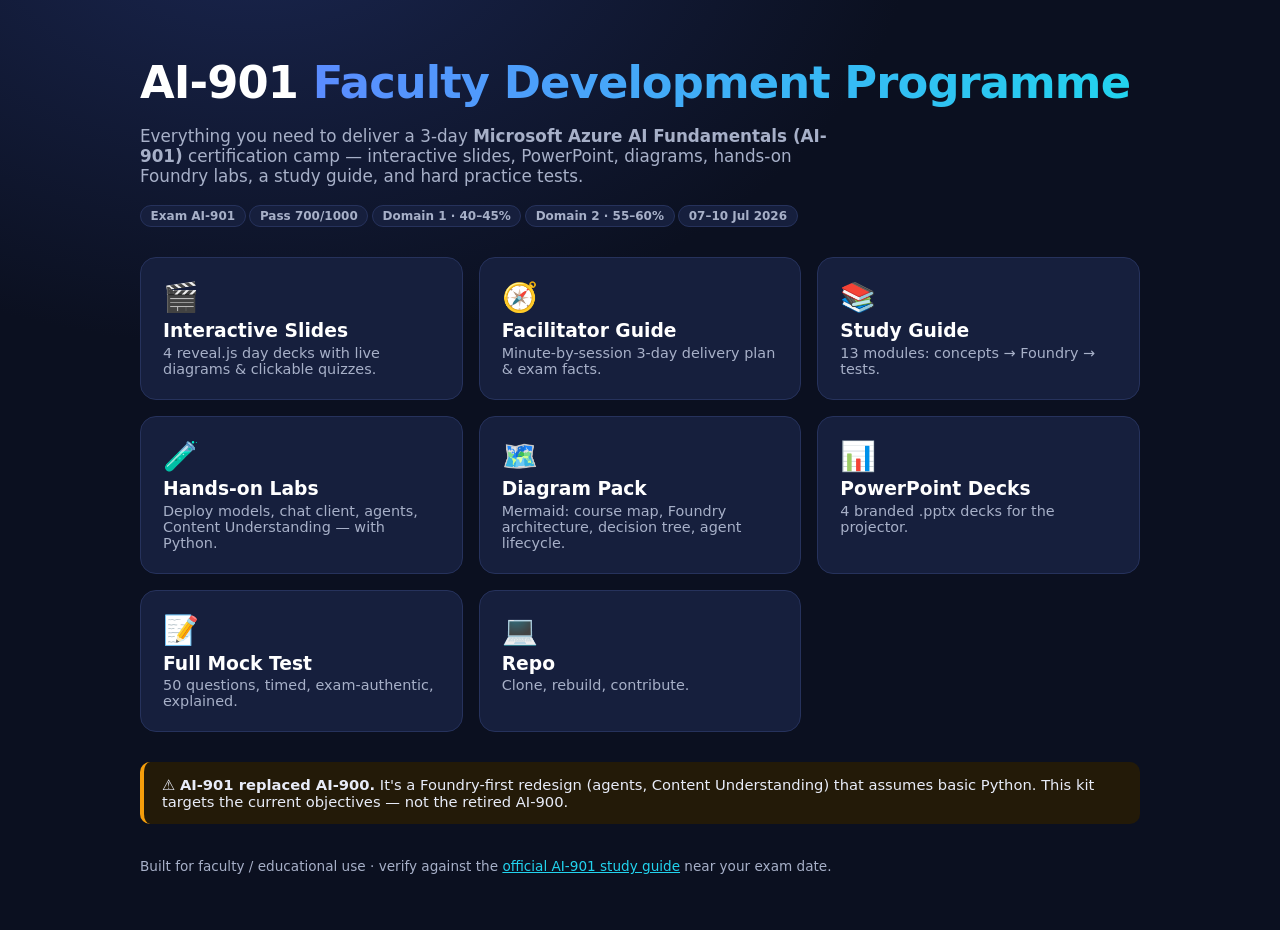
==== index.html @ 9ab1e80b "AI-901 FDP kit: interactive slides, PPTX, diagrams, labs, study guide & tests Complete faculty-devel" ====
<!DOCTYPE html>
<html lang="en">
<head>
<meta charset="utf-8">
<meta name="viewport" content="width=device-width, initial-scale=1.0">
<title>AI-901 FDP — Azure AI Fundamentals Faculty Kit</title>
<link rel="stylesheet" href="slides/assets/theme.css">
<style>
  body{margin:0;min-height:100vh;padding:56px 24px;box-sizing:border-box;font-family:"Segoe UI",system-ui,sans-serif;}
  .wrap{max-width:1000px;margin:0 auto;color:var(--ink);}
  .hero h1{font-size:2.8em;margin:0 0 .1em;color:#fff;letter-spacing:-.02em;}
  .hero .grad{background:linear-gradient(90deg,var(--accent),var(--accent2));-webkit-background-clip:text;background-clip:text;color:transparent;}
  .hero p{color:var(--muted);font-size:1.05em;max-width:720px;}
  .badges span{display:inline-block;margin:.2em .3em .2em 0;padding:.25em .8em;border-radius:999px;font-size:.75em;font-weight:700;background:var(--card);border:1px solid var(--border);color:var(--muted);}
  .grid{display:grid;grid-template-columns:repeat(auto-fit,minmax(260px,1fr));gap:16px;margin-top:28px;}
  .tile{background:var(--card);border:1px solid var(--border);border-radius:16px;padding:22px;text-decoration:none;color:var(--ink);transition:.15s;display:block;}
  .tile:hover{border-color:var(--accent);transform:translateY(-3px);}
  .tile .ic{font-size:1.8em;}
  .tile h3{margin:.3em 0 .2em;color:#fff;}
  .tile p{margin:0;color:var(--muted);font-size:.9em;}
  .note{margin-top:30px;padding:14px 18px;border-left:4px solid var(--warn);background:#231a08;border-radius:10px;color:var(--ink);font-size:.92em;}
  .foot{margin-top:34px;color:var(--muted);font-size:.85em;}
  .foot a{color:var(--accent2);}
</style>
</head>
<body>
<div class="wrap">
  <div class="hero">
    <h1>AI-901 <span class="grad">Faculty Development Programme</span></h1>
    <p>Everything you need to deliver a 3-day <strong>Microsoft Azure AI Fundamentals (AI-901)</strong> certification camp — interactive slides, PowerPoint, diagrams, hands-on Foundry labs, a study guide, and hard practice tests.</p>
    <div class="badges">
      <span>Exam AI-901</span><span>Pass 700/1000</span><span>Domain 1 · 40–45%</span><span>Domain 2 · 55–60%</span><span>07–10 Jul 2026</span>
    </div>
  </div>

  <div class="grid">
    <a class="tile" href="slides/index.html"><div class="ic">🎬</div><h3>Interactive Slides</h3><p>4 reveal.js day decks with live diagrams &amp; clickable quizzes.</p></a>
    <a class="tile" href="study-guide/00-facilitator-guide.md"><div class="ic">🧭</div><h3>Facilitator Guide</h3><p>Minute-by-session 3-day delivery plan &amp; exam facts.</p></a>
    <a class="tile" href="study-guide/"><div class="ic">📚</div><h3>Study Guide</h3><p>13 modules: concepts → Foundry → tests.</p></a>
    <a class="tile" href="labs/README.md"><div class="ic">🧪</div><h3>Hands-on Labs</h3><p>Deploy models, chat client, agents, Content Understanding — with Python.</p></a>
    <a class="tile" href="diagrams/README.md"><div class="ic">🗺️</div><h3>Diagram Pack</h3><p>Mermaid: course map, Foundry architecture, decision tree, agent lifecycle.</p></a>
    <a class="tile" href="pptx/"><div class="ic">📊</div><h3>PowerPoint Decks</h3><p>4 branded .pptx decks for the projector.</p></a>
    <a class="tile" href="study-guide/11-full-exam-simulation.md"><div class="ic">📝</div><h3>Full Mock Test</h3><p>50 questions, timed, exam-authentic, explained.</p></a>
    <a class="tile" href="https://github.com/EricKart/AI901_FDP"><div class="ic">💻</div><h3>Repo</h3><p>Clone, rebuild, contribute.</p></a>
  </div>

  <div class="note">⚠️ <strong>AI-901 replaced AI-900.</strong> It's a Foundry-first redesign (agents, Content Understanding) that assumes basic Python. This kit targets the current objectives — not the retired AI-900.</div>

  <div class="foot">Built for faculty / educational use · verify against the <a href="https://aka.ms/AI901-StudyGuide">official AI-901 study guide</a> near your exam date.</div>
</div>
</body>
</html>
---- slides/assets/theme.css ----
/* AI-901 FDP — shared slide theme (premium dark) */
:root{
  --bg:#0b1020; --bg2:#121a33; --ink:#e8ecf8; --muted:#a7b0c8;
  --accent:#5b8cff; --accent2:#22d3ee; --good:#22c55e; --bad:#f43f5e; --warn:#f59e0b;
  --card:#161f3d; --border:#26325c;
}
.reveal{font-family:"Segoe UI",system-ui,-apple-system,Roboto,Arial,sans-serif;color:var(--ink);}
.reveal .slides{text-align:left;}
.reveal .slides section{background:transparent;}
body,.reveal-viewport{background:radial-gradient(1200px 800px at 20% -10%,#1a2650 0%,var(--bg) 55%);}
.reveal h1,.reveal h2,.reveal h3{color:#fff;letter-spacing:-.02em;text-transform:none;font-weight:800;}
.reveal h1{font-size:2.1em;line-height:1.05;}
.reveal h2{font-size:1.5em;background:linear-gradient(90deg,var(--accent),var(--accent2));-webkit-background-clip:text;background-clip:text;color:transparent;}
.reveal h3{font-size:1.15em;color:var(--accent2);}
.reveal p,.reveal li{color:var(--ink);font-size:.82em;line-height:1.35;}
.reveal em{color:var(--accent2);font-style:normal;}
.reveal strong{color:#fff;}
.reveal a{color:var(--accent2);}
.reveal .muted{color:var(--muted);}
.reveal ul,.reveal ol{margin-left:1em;}
.reveal section img{border-radius:12px;}
.pill{display:inline-block;padding:.15em .7em;border-radius:999px;font-size:.6em;font-weight:700;
  background:linear-gradient(90deg,var(--accent),var(--accent2));color:#0b1020;vertical-align:middle;}
.tag{display:inline-block;padding:.1em .55em;border-radius:6px;font-size:.62em;font-weight:700;background:var(--card);border:1px solid var(--border);color:var(--muted);}
.card{background:var(--card);border:1px solid var(--border);border-radius:14px;padding:.7em 1em;margin:.35em 0;}
.grid{display:grid;grid-template-columns:1fr 1fr;gap:.6em;}
.grid3{display:grid;grid-template-columns:1fr 1fr 1fr;gap:.6em;}
.center{text-align:center;}
.kbd{font-family:Consolas,monospace;background:#0e1730;border:1px solid var(--border);border-radius:6px;padding:.05em .4em;font-size:.85em;color:var(--accent2);}
.reveal pre{width:100%;box-shadow:none;font-size:.55em;}
.reveal pre code{background:#0e1730;border:1px solid var(--border);border-radius:12px;padding:1em;max-height:520px;}
.reveal table{font-size:.62em;}
.reveal th{background:var(--bg2);color:#fff;}
.reveal td,.reveal th{border-color:var(--border);padding:.35em .6em;}
.trap{border-left:4px solid var(--warn);background:#231a08;padding:.5em .9em;border-radius:8px;margin:.4em 0;font-size:.8em;}
.footer{position:fixed;bottom:8px;left:16px;font-size:12px;color:var(--muted);z-index:30;}
.progress-note{position:fixed;top:10px;right:16px;font-size:12px;color:var(--muted);z-index:30;}
.reveal .mermaid{background:#0e1730;border:1px solid var(--border);border-radius:12px;padding:.6em;}
.reveal .mermaid svg{max-height:520px;}

/* ---- Interactive quiz ---- */
.quiz{background:var(--card);border:1px solid var(--border);border-radius:16px;padding:1em 1.2em;}
.quiz .q{font-weight:700;color:#fff;font-size:.9em;margin-bottom:.6em;}
.quiz .opt{display:block;width:100%;text-align:left;margin:.3em 0;padding:.55em .8em;border-radius:10px;
  background:#0e1730;border:1px solid var(--border);color:var(--ink);cursor:pointer;font-size:.8em;transition:.15s;}
.quiz .opt:hover{border-color:var(--accent);transform:translateX(3px);}
.quiz .opt.correct{background:rgba(34,197,94,.18);border-color:var(--good);color:#d6ffe4;}
.quiz .opt.wrong{background:rgba(244,63,94,.16);border-color:var(--bad);color:#ffd9e0;}
.quiz .opt.correct::after{content:"  ✓";color:var(--good);font-weight:800;}
.quiz .opt.wrong::after{content:"  ✕";color:var(--bad);font-weight:800;}
.quiz .explain{display:none;margin-top:.7em;padding:.6em .8em;border-radius:10px;background:#0e1730;border:1px dashed var(--accent);font-size:.78em;color:var(--muted);}
.quiz .explain.show{display:block;}
.quiz .explain b{color:var(--accent2);}
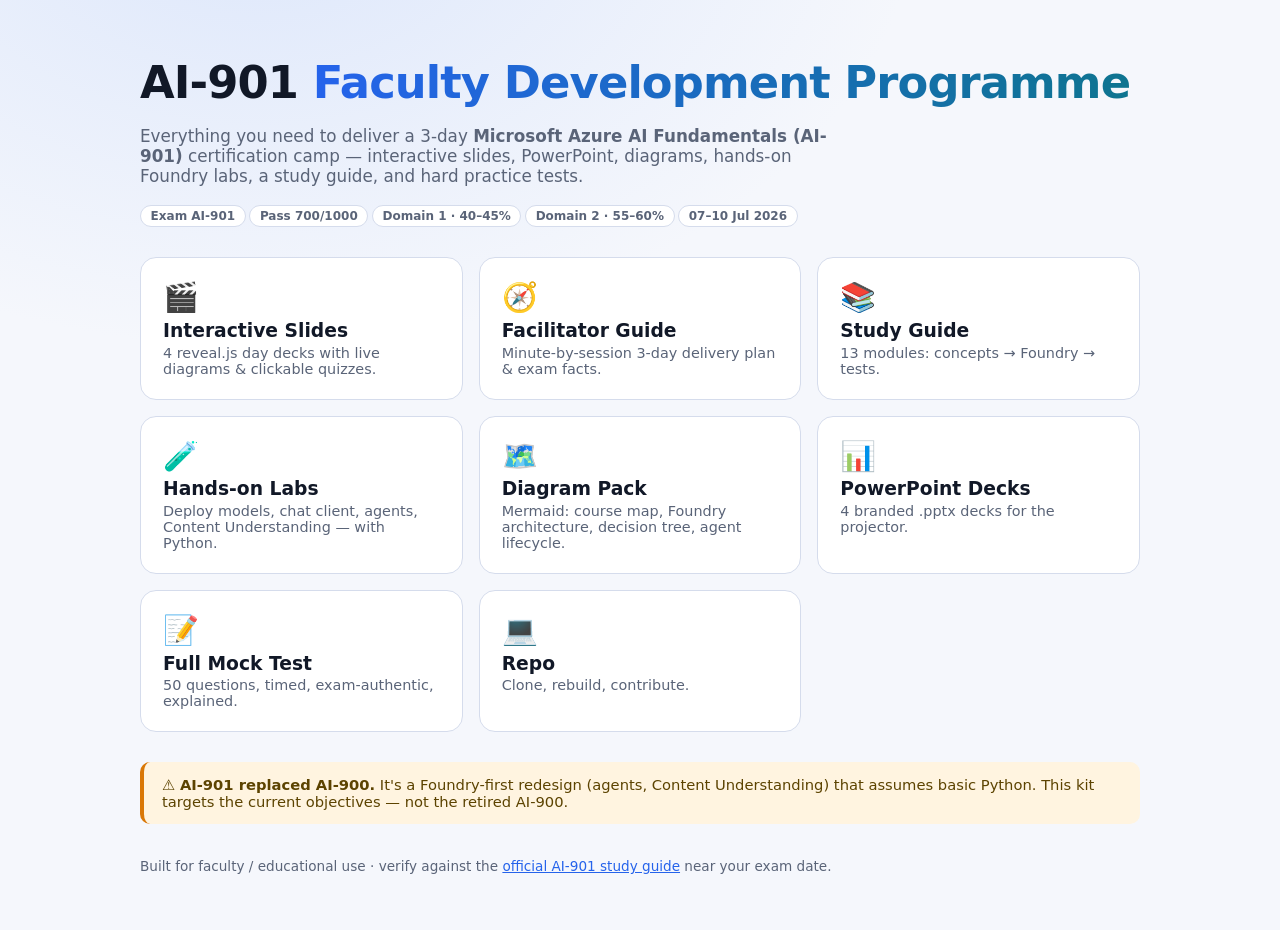
==== commit b10c586b: "Switch slides and landing pages from dark to light theme Projector-friendly light palette in the sha" ====
--- a/index.html
+++ b/index.html
@@ -8,7 +8,7 @@
 <style>
   body{margin:0;min-height:100vh;padding:56px 24px;box-sizing:border-box;font-family:"Segoe UI",system-ui,sans-serif;}
   .wrap{max-width:1000px;margin:0 auto;color:var(--ink);}
-  .hero h1{font-size:2.8em;margin:0 0 .1em;color:#fff;letter-spacing:-.02em;}
+  .hero h1{font-size:2.8em;margin:0 0 .1em;color:#111827;letter-spacing:-.02em;}
   .hero .grad{background:linear-gradient(90deg,var(--accent),var(--accent2));-webkit-background-clip:text;background-clip:text;color:transparent;}
   .hero p{color:var(--muted);font-size:1.05em;max-width:720px;}
   .badges span{display:inline-block;margin:.2em .3em .2em 0;padding:.25em .8em;border-radius:999px;font-size:.75em;font-weight:700;background:var(--card);border:1px solid var(--border);color:var(--muted);}
@@ -16,11 +16,11 @@
   .tile{background:var(--card);border:1px solid var(--border);border-radius:16px;padding:22px;text-decoration:none;color:var(--ink);transition:.15s;display:block;}
   .tile:hover{border-color:var(--accent);transform:translateY(-3px);}
   .tile .ic{font-size:1.8em;}
-  .tile h3{margin:.3em 0 .2em;color:#fff;}
+  .tile h3{margin:.3em 0 .2em;color:#111827;}
   .tile p{margin:0;color:var(--muted);font-size:.9em;}
-  .note{margin-top:30px;padding:14px 18px;border-left:4px solid var(--warn);background:#231a08;border-radius:10px;color:var(--ink);font-size:.92em;}
+  .note{margin-top:30px;padding:14px 18px;border-left:4px solid var(--warn);background:#fff4e0;border-radius:10px;color:#5c4300;font-size:.92em;}
   .foot{margin-top:34px;color:var(--muted);font-size:.85em;}
-  .foot a{color:var(--accent2);}
+  .foot a{color:var(--accent);}
 </style>
 </head>
 <body>
--- a/slides/assets/theme.css
+++ b/slides/assets/theme.css
@@ -1,53 +1,54 @@
-/* AI-901 FDP — shared slide theme (premium dark) */
+/* AI-901 FDP — shared slide theme (clean light, projector-friendly) */
 :root{
-  --bg:#0b1020; --bg2:#121a33; --ink:#e8ecf8; --muted:#a7b0c8;
-  --accent:#5b8cff; --accent2:#22d3ee; --good:#22c55e; --bad:#f43f5e; --warn:#f59e0b;
-  --card:#161f3d; --border:#26325c;
+  --bg:#f5f7fc; --bg2:#e9eefa; --ink:#1e2433; --muted:#5a6478;
+  --accent:#2563eb; --accent2:#0e7490; --good:#16a34a; --bad:#e11d48; --warn:#d97706;
+  --card:#ffffff; --border:#d5dcec;
 }
 .reveal{font-family:"Segoe UI",system-ui,-apple-system,Roboto,Arial,sans-serif;color:var(--ink);}
 .reveal .slides{text-align:left;}
 .reveal .slides section{background:transparent;}
-body,.reveal-viewport{background:radial-gradient(1200px 800px at 20% -10%,#1a2650 0%,var(--bg) 55%);}
-.reveal h1,.reveal h2,.reveal h3{color:#fff;letter-spacing:-.02em;text-transform:none;font-weight:800;}
+body,.reveal-viewport{background:radial-gradient(1200px 800px at 20% -10%,#dde7fb 0%,var(--bg) 55%);}
+.reveal h1,.reveal h2,.reveal h3{color:#111827;letter-spacing:-.02em;text-transform:none;font-weight:800;}
 .reveal h1{font-size:2.1em;line-height:1.05;}
 .reveal h2{font-size:1.5em;background:linear-gradient(90deg,var(--accent),var(--accent2));-webkit-background-clip:text;background-clip:text;color:transparent;}
 .reveal h3{font-size:1.15em;color:var(--accent2);}
 .reveal p,.reveal li{color:var(--ink);font-size:.82em;line-height:1.35;}
-.reveal em{color:var(--accent2);font-style:normal;}
-.reveal strong{color:#fff;}
-.reveal a{color:var(--accent2);}
+.reveal em{color:var(--accent2);font-style:normal;font-weight:600;}
+.reveal strong{color:#111827;}
+.reveal a{color:var(--accent);}
 .reveal .muted{color:var(--muted);}
 .reveal ul,.reveal ol{margin-left:1em;}
 .reveal section img{border-radius:12px;}
 .pill{display:inline-block;padding:.15em .7em;border-radius:999px;font-size:.6em;font-weight:700;
-  background:linear-gradient(90deg,var(--accent),var(--accent2));color:#0b1020;vertical-align:middle;}
-.tag{display:inline-block;padding:.1em .55em;border-radius:6px;font-size:.62em;font-weight:700;background:var(--card);border:1px solid var(--border);color:var(--muted);}
-.card{background:var(--card);border:1px solid var(--border);border-radius:14px;padding:.7em 1em;margin:.35em 0;}
+  background:linear-gradient(90deg,var(--accent),var(--accent2));color:#ffffff;vertical-align:middle;}
+.tag{display:inline-block;padding:.1em .55em;border-radius:6px;font-size:.62em;font-weight:700;background:var(--bg2);border:1px solid var(--border);color:#3b4457;}
+.card{background:var(--card);border:1px solid var(--border);border-radius:14px;padding:.7em 1em;margin:.35em 0;box-shadow:0 1px 3px rgba(30,36,51,.06);}
 .grid{display:grid;grid-template-columns:1fr 1fr;gap:.6em;}
 .grid3{display:grid;grid-template-columns:1fr 1fr 1fr;gap:.6em;}
 .center{text-align:center;}
-.kbd{font-family:Consolas,monospace;background:#0e1730;border:1px solid var(--border);border-radius:6px;padding:.05em .4em;font-size:.85em;color:var(--accent2);}
+.kbd{font-family:Consolas,monospace;background:#eef2fb;border:1px solid var(--border);border-radius:6px;padding:.05em .4em;font-size:.85em;color:#1d4ed8;}
 .reveal pre{width:100%;box-shadow:none;font-size:.55em;}
-.reveal pre code{background:#0e1730;border:1px solid var(--border);border-radius:12px;padding:1em;max-height:520px;}
+.reveal pre code{background:#f0f4fb;border:1px solid var(--border);border-radius:12px;padding:1em;max-height:520px;color:#1e2433;}
 .reveal table{font-size:.62em;}
-.reveal th{background:var(--bg2);color:#fff;}
+.reveal th{background:var(--bg2);color:#111827;}
 .reveal td,.reveal th{border-color:var(--border);padding:.35em .6em;}
-.trap{border-left:4px solid var(--warn);background:#231a08;padding:.5em .9em;border-radius:8px;margin:.4em 0;font-size:.8em;}
+.trap{border-left:4px solid var(--warn);background:#fff4e0;padding:.5em .9em;border-radius:8px;margin:.4em 0;font-size:.8em;color:#5c4300;}
+.trap strong,.trap em{color:#7a3f00;}
 .footer{position:fixed;bottom:8px;left:16px;font-size:12px;color:var(--muted);z-index:30;}
 .progress-note{position:fixed;top:10px;right:16px;font-size:12px;color:var(--muted);z-index:30;}
-.reveal .mermaid{background:#0e1730;border:1px solid var(--border);border-radius:12px;padding:.6em;}
+.reveal .mermaid{background:#ffffff;border:1px solid var(--border);border-radius:12px;padding:.6em;}
 .reveal .mermaid svg{max-height:520px;}
 
 /* ---- Interactive quiz ---- */
-.quiz{background:var(--card);border:1px solid var(--border);border-radius:16px;padding:1em 1.2em;}
-.quiz .q{font-weight:700;color:#fff;font-size:.9em;margin-bottom:.6em;}
+.quiz{background:var(--card);border:1px solid var(--border);border-radius:16px;padding:1em 1.2em;box-shadow:0 1px 3px rgba(30,36,51,.06);}
+.quiz .q{font-weight:700;color:#111827;font-size:.9em;margin-bottom:.6em;}
 .quiz .opt{display:block;width:100%;text-align:left;margin:.3em 0;padding:.55em .8em;border-radius:10px;
-  background:#0e1730;border:1px solid var(--border);color:var(--ink);cursor:pointer;font-size:.8em;transition:.15s;}
+  background:#f2f5fc;border:1px solid var(--border);color:var(--ink);cursor:pointer;font-size:.8em;transition:.15s;}
 .quiz .opt:hover{border-color:var(--accent);transform:translateX(3px);}
-.quiz .opt.correct{background:rgba(34,197,94,.18);border-color:var(--good);color:#d6ffe4;}
-.quiz .opt.wrong{background:rgba(244,63,94,.16);border-color:var(--bad);color:#ffd9e0;}
+.quiz .opt.correct{background:#e5f8ec;border-color:var(--good);color:#14532d;}
+.quiz .opt.wrong{background:#fdeaee;border-color:var(--bad);color:#881337;}
 .quiz .opt.correct::after{content:"  ✓";color:var(--good);font-weight:800;}
 .quiz .opt.wrong::after{content:"  ✕";color:var(--bad);font-weight:800;}
-.quiz .explain{display:none;margin-top:.7em;padding:.6em .8em;border-radius:10px;background:#0e1730;border:1px dashed var(--accent);font-size:.78em;color:var(--muted);}
+.quiz .explain{display:none;margin-top:.7em;padding:.6em .8em;border-radius:10px;background:#f2f5fc;border:1px dashed var(--accent);font-size:.78em;color:#3b4457;}
 .quiz .explain.show{display:block;}
-.quiz .explain b{color:var(--accent2);}
+.quiz .explain b{color:var(--accent);}
